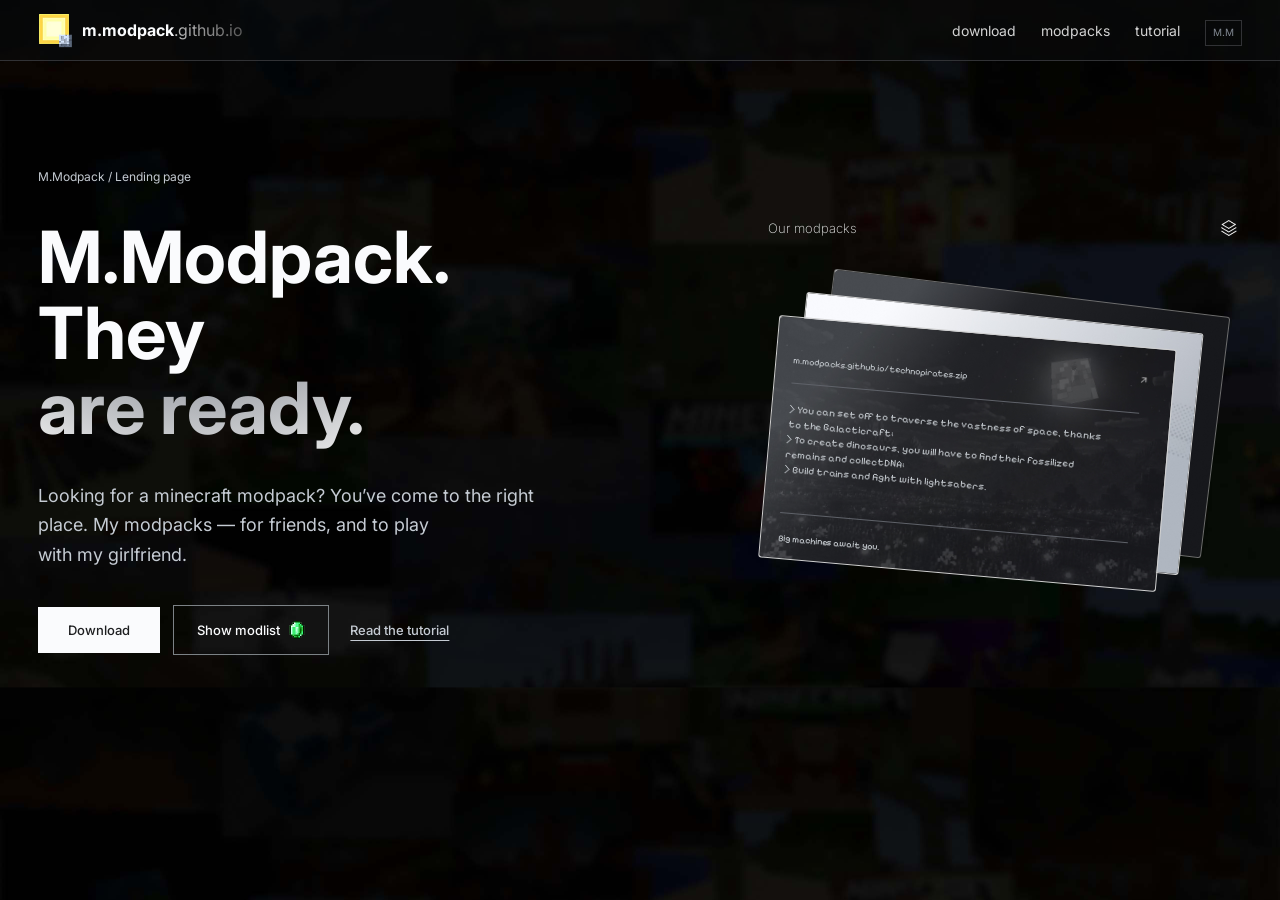
==== index.html @ b4862333 "add cards" ====
<!DOCTYPE html>
<html lang="en">

<head>
    <meta charset="UTF-8">
    <meta name="viewport" content="width=device-width, initial-scale=1.0">
    <title>M.Modpack — Главная</title>

    <link rel="stylesheet" href="./styles/reset.css">
    <link rel="stylesheet" href="./styles/general.css">
    <link rel="stylesheet" href="./styles/mmodpacks.css">
</head>

<body>
    <nav class="page-nav">
        <div class="page-nav__container content-container">
            <a class="logo-container" href="./index.html">
                <img src="./imgs/general/logo-img.png" alt="m.modpack logo" />
                <div>
                    <span class="logo-text logo-text-light">m.modpack</span><!--
                    --><span class="logo-text logo-text-dark">.github.io</span>
                </div>
            </a>

            <ul class="nav-link__container">
                <li><a href="./download.html">download</a></li>
                <li><a href="./modpacks.html">modpacks</a></li>
                <li><a href="./tutorial.html">tutorial</a></li>
                <li><span class="logo-end">M.M</span></li>
            </ul>
        </div>
    </nav>

    <main class="mmodpacks-content">
        <div class="mmodpacks-content__container content-container">
            <header class="mmodpacks-header">
                <span class="mmodpacks-header__title">M.Modpack / Lending page</span>
                <h1>M.Modpack.<br>They<br><span class="mmodpacks-header__mark">are ready.</span></h1>
                <span class="mmodpacks-header__description">
                    Looking for a minecraft modpack? You’ve come to the right<br>
                    place. My modpacks — for friends, and to play<br>
                    with my girlfriend.
                </span>
                <div class="mmodpacks-button__container">
                    <a class="mmodpacks__download-link" href="./download.html">
                        Download
                    </a>

                    <a class="mmodpacks__show-modlist-link" href="./modlist.html">
                        Show modlist
                        <img src="./imgs/mmodpacks/modlist__icon.png" alt="modlist icon emerald">
                    </a>

                    <a class="mmodpacks__tutorial-link" href="./tutorial.html">Read the tutorial</a>
                </div>
            </header>

            <section class="mmodpacks__cards-section">
                <div class="cards-section__title">
                    <span>Our modpacks</span>
                    <img src="./imgs/mmodpacks/our-modpacks__icon.png" alt="our modpacks icon" />
                </div>

                <ul class="mmodpacks-cards">
                    <li class="mmodpacks-card mmodpacks-card__technopirates">
                        <div>
                            <span class="mmodpacks-card__header">m.modpacks.github.io/technopirates.zip</span>
                            <hr class="mmodpacks-card__line mmodpacks-card__line-1">

                            <ul class="mmodpacks-card__content">
                                <li>> You can set off to traverse the vastness of space, thanks to the Galacticraft;</li>
                                <li>> To create dinosaurs, you will have to find their fossilized remains and collectDNA;</li>
                                <li>> Build trains and fight with lightsabers.</li>
                            </ul>
                        </div>

                        <div>
                            <hr class="mmodpacks-card__line mmodpacks-card__line-2">
                            <span class="mmodpacks-card__footer">Big machines await you.</span>
                        </div>
                    </li>

                    <li class="mmodpacks-card mmodpacks-card__kosmosvmesto">
                        <div>
                            <span class="mmodpacks-card__header">m.modpacks.github.io/космосвместомайнкрафта.zip</span>
                            <hr class="mmodpacks-card__line mmodpacks-card__line-1">

                            <h1 class="mmodpacks-card__content">
                                Просто <br>
                                космос вместо <br>
                                <span class="card-kosmosvmesto__header-mark">майнкрафт.</span>
                            </h1>
                        </div>

                        <div>
                            <hr class="mmodpacks-card__line mmodpacks-card__line-2">
                            <div class="kosmosvmesto__footer-container">
                                <span class="mmodpacks-card__footer">Междумировые приключения и индустриализм</span>
                                <span class="kosmosvmesto__footer-logo">M.M</span>
                            </div>
                        </div>
                    </li>

                    <li class="mmodpacks-card mmodpacks-card__technopirates mmodpacks-card__other">
                        <div>
                            <span class="mmodpacks-card__header">other/...</span>
                            <hr class="mmodpacks-card__line mmodpacks-card__line-1">

                            <ul class="mmodpacks-card__content">
                                <li>...</li>
                            </ul>
                        </div>

                        <div>
                            <hr class="mmodpacks-card__line mmodpacks-card__line-2">
                            <span class="mmodpacks-card__footer">...</span>
                        </div>
                    </li>
                </ul>

            </section>
        </div>
    </main>
</body>

</html>
---- styles/general.css ----
/* ---- Шрифты ---------- */
@import url('https://fonts.googleapis.com/css2?family=Inter:ital,opsz,wght@0,14..32,100..900;1,14..32,100..900&family=Pixelify+Sans:wght@400..700&display=swap');

::selection {
    background-color: #c1c5cc;
    color: #1E1F21;
}

/* ---- Фон ------------ */
body {
    background-image: url(../imgs/general/Технопираты95-90.jpg);
    background-size: 100%;
    background-position: center;
}

/* ---- Контейнер содержимого ---- */
.content-container {
    width: calc(1366px + 6%);
    min-width: 320px;
    padding: 0 3%;
    justify-self: center;
}

/* ---- Типографика ---- */

h1 {
    color: #FAFBFD;
    /* font-size: 96px; 3.75vw */
    font-size: clamp(72px, 96px, 5vw);
    font-family: 'Inter', sans-serif;
    font-weight: bold;
    line-height: 105%;
}

p {
    color: #D2D2D2;
    font-family: "Inter", sans-serif;
    font-optical-sizing: auto;
    font-weight: 300;
    font-style: normal;
}

a {
    color: #D2D2D2;
}

a:visited {
    color: #c9c9c9;
}

a:hover {
    filter: brightness(110%);
}

/* ---------------------- */
/* Навигация по страницам */
/* ---------------------- */

.page-nav {
    display: flex;
    justify-content: center;

    height: 61px; /* 4.24vh */
    width: 100%;

    border-bottom: 1px solid #313235;
    background-color: rgba(11, 12, 15, 0.5);
}

.page-nav__container {
    display: flex;
    justify-content: space-between;
}

/* ---- Лого ---- */
.logo-container {
    display: flex;
    align-items: center;
    gap: 10px;
} 

.logo-container:hover {filter: brightness(97%);}

.logo-text {
    font-size: 16px;
    font-family: "Inter", sans-serif;
}

.logo-text-light {
    color: #FAFBFD;
    font-weight: bold;
}

.logo-text-dark {
    /* Градиент для текста*/
    background-image: linear-gradient(89deg,rgba(190, 190, 190, 1) 0%, rgba(88, 88, 88, 1) 100%);
    background-clip: text;
    color: transparent;

    font-weight: regular;
}

/* ---- Ссылки на страницы ---- */
.nav-link__container {
    display: flex;
    align-items: center;
    gap: 25px;

    color: #D2D2D2;
    font-size: 14px;
    font-family: 'Inter', sans-serif;
    font-weight: medium;
}

.logo-end {
    border: 1px solid #313235;
    padding: 7px; padding-top: 5px;

    color: #808790;
    font-size: 10px;

    user-select: none;
}
---- styles/mmodpacks.css ----
/* ---------------------- */
/* - M.modpacks content - */
/* ---------------------- */

.mmodpacks-content {
    display: flex;
    justify-content: center;

    padding-top: 12vh;
}

.mmodpacks-content__container {
    display: flex;
    justify-content: space-between;
    align-items: center;
    gap: 6%;
}

/* Header */
.mmodpacks-header {
    display: flex;
    flex-direction: column;
    gap: 35px;
    /* gap: 2.5vh; */
}

.mmodpacks-header__title {
    color: #c4cad1;
    font-size: 12px;
    font-family: 'Inter', sans-serif;
    font-weight: medium;
}

.mmodpacks-header__mark {
    background-image: radial-gradient(circle at center -250%, rgba(117, 123, 132, 1) 50%, rgba(237, 237, 237, 1) 100%);
    background-clip: text;
    color: transparent;
}

.mmodpacks-header__description {
    color: #c5cbd3;
    font-size: 18px;
    font-family: 'Inter', sans-serif;
    font-weight: 400;
    line-height: 165%;
}

/* Buttons */
.mmodpacks-button__container {
    display: flex;
    align-items: center;

    font-size: 13px;
    font-family: 'Inter', sans-serif;
    font-weight: 500;
}

.mmodpacks__download-link {
    margin-right: 13px;
    padding: 15px 30px;

    color: #1E1F21;
    background-color: #FAFBFD;
    transition-duration: 0.2s;
}

.mmodpacks__download-link:hover {
    background-color: #cdd1d8;
    transition-duration: 0.2s;
}

.mmodpacks__show-modlist-link {
    display: flex;
    align-items: center;
    gap: 9px;

    margin-right: 21px;
    padding: 15px 23px;

    color: #FAFBFD;
    border: 1px solid #7c8286;
    transition-duration: 0.2s;
}

.mmodpacks__show-modlist-link:hover {
    border: 1px solid #FAFBFD;
    transition-duration: 0.2s;
}

.mmodpacks__tutorial-link {
    color: #c5cbd3;
    text-decoration: underline;
    text-underline-offset: 5px;
    transition-duration: 0.1s;
}

.mmodpacks__tutorial-link:hover {
    color: #FAFBFD;
    transition-duration: 0.1s;
}

/* Секция с карточками */
.mmodpacks__cards-section {
    display: flex;
    flex-direction: column;
    /* gap: 33px; */
    padding: 5px;
    width: 479px;

    /* background-color: red; */
}

.cards-section__title {
    display: flex;
    justify-content: space-between;
    margin-bottom: 2.3vh;

    color: #EFEFEF;
    font-size: 13px;
    font-family: 'Inter', sans-serif;
    font-weight: 200;
}

/* Список карт */
.mmodpacks-cards {
    position: relative;

    /* width: 479px; */
    min-width: 390px;
    height: 312px;
    padding: 11px;
    margin-top: 33px;

    /* background-color: green; */
}

/* Карточка */
.mmodpacks-card {
    position: absolute;
    display: flex;
    flex-direction: column;
    justify-content: space-between;

    /* width: 405px; */
    width: 85%;
    height: 243px;
    padding: 31px 31px 13px 17px;

    border-radius: 3px;
}

.mmodpacks-card__header {
    font-size: 9px;
}

.mmodpacks-card__content {
    padding-right: 33px;

    font-size: 10px;
    font-weight: 400;
    line-height: 150%;
}

.mmodpacks-card__footer {
    font-size: 9px;
}

.mmodpacks-card__line {
    background-color: #5F6269;
    height: 1px;
    margin-top: 15px; 
}

.mmodpacks-card__line-1 {
    margin-bottom: 19px;
}

.mmodpacks-card__line-2 {
    margin-bottom: 13px;
}

/* Технопираты */
.mmodpacks-card__technopirates {
    z-index: 2;
    left: 0px;
    top: 40px;

    color: #C4C9CE;
    font-family: "Pixelify Sans", sans-serif;

    transform: rotate(5deg);
    border: 1px solid #D0D0D0;

    background-image: url(../imgs/mmodpacks/technopirates-background.jpg);
}

/* Космос вместо майнкрафт */
.mmodpacks-card__kosmosvmesto {
    z-index: 1;
    left: 25px;
    top: 20px;
    padding-top: 19px;

    color: #434950;
    font-family: 'Inter', sans-serif;

    transform: rotate(6deg);
    border: 1px solid #D0D0D0;

    background-image: url(../imgs/mmodpacks/kosmosvmesto-background.jpg);
}

.mmodpacks-card__kosmosvmesto .mmodpacks-card__header {
    font-weight: 700;
}

.mmodpacks-card__kosmosvmesto .mmodpacks-card__content {
    color: #151619;
    font-size: 32px;
    font-weight: 750;
    line-height: 100%;
}

.card-kosmosvmesto__header-mark {
    background-image: radial-gradient(circle at center -250%, rgb(67, 73, 80) 50%, rgb(86, 93, 102) 100%);
    background-clip: text;
    color: transparent;
}

.mmodpacks-card__footer {
    font-weight: 500;
}

.kosmosvmesto__footer-container {
    display: flex;
    justify-content: space-between;
    align-items: center;
}

.kosmosvmesto__footer-logo {
    color: #16171B;
    font-size: 10px;
    font-weight: bold;
}

.mmodpacks-card__kosmosvmesto .mmodpacks-card__line-1 {
    margin-top: 11px; margin-bottom: 15px;
}

/* Карточка "Other" */
.mmodpacks-card__other {
    z-index: 0;
    left: 50px;
    top: 0px;

    color: #C4C9CE;
    font-family: "Pixelify Sans", sans-serif;

    transform: rotate(7deg);
    border: 1px solid #6D6D6D;

    background-image: url(../imgs/mmodpacks/other-background.jpg);
}
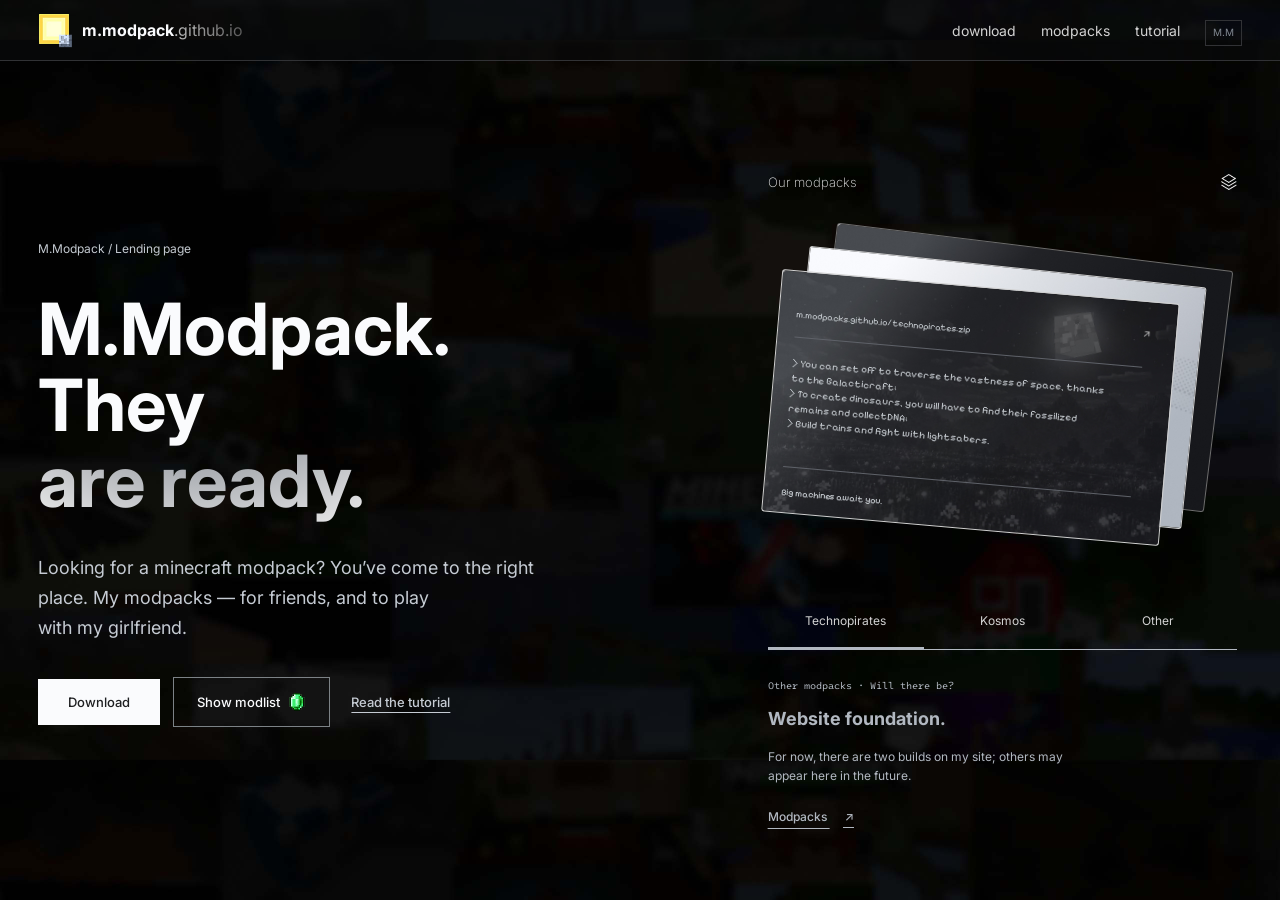
==== commit 7f65dd8c: "add slider (no functionality)" ====
--- a/index.html
+++ b/index.html
@@ -118,6 +118,20 @@
                     </li>
                 </ul>
 
+                <div class="mmodpacks__slider-container">
+                    <ul class="mmodpacks__slider-list">
+                        <li id="mmodpacks__slider-item_active"><a>Technopirates</a></li>
+                        <li><a>Kosmos</a></li>
+                        <li><a>Other</a></li>
+                    </ul>
+                    <span class="mmodpacks__slider-title">Other modpacks · Will there be?</span>
+                    <h2 class="mmodpacks__slider-header">Website foundation.</h2>
+                    <p class="mmodpacks__slider-description">
+                        For now, there are two builds on my site; others may appear here in the future.
+                    </p>
+                    <a class="mmodpacks__slider-link" href="./index.html">Modpacks <div><span>-></span></div></a>
+                </div>
+
             </section>
         </div>
     </main>
--- a/styles/general.css
+++ b/styles/general.css
@@ -1,5 +1,5 @@
 /* ---- Шрифты ---------- */
-@import url('https://fonts.googleapis.com/css2?family=Inter:ital,opsz,wght@0,14..32,100..900;1,14..32,100..900&family=Pixelify+Sans:wght@400..700&display=swap');
+@import url('https://fonts.googleapis.com/css2?family=Intel+One+Mono:ital,wght@0,300..700;1,300..700&family=Inter:ital,opsz,wght@0,14..32,100..900;1,14..32,100..900&family=Pixelify+Sans:wght@400..700&display=swap');
 
 ::selection {
     background-color: #c1c5cc;
--- a/styles/mmodpacks.css
+++ b/styles/mmodpacks.css
@@ -73,6 +73,7 @@
     display: flex;
     align-items: center;
     gap: 9px;
+    min-width: 157px;
 
     margin-right: 21px;
     padding: 15px 23px;
@@ -88,6 +89,8 @@
 }
 
 .mmodpacks__tutorial-link {
+    min-width: 102px;
+
     color: #c5cbd3;
     text-decoration: underline;
     text-underline-offset: 5px;
@@ -182,7 +185,7 @@
 /* Технопираты */
 .mmodpacks-card__technopirates {
     z-index: 2;
-    left: 0px;
+    left: calc(0px + 0.3vw);
     top: 40px;
 
     color: #C4C9CE;
@@ -197,7 +200,7 @@
 /* Космос вместо майнкрафт */
 .mmodpacks-card__kosmosvmesto {
     z-index: 1;
-    left: 25px;
+    left: calc(25px + 0.3vw);
     top: 20px;
     padding-top: 19px;
 
@@ -250,7 +253,7 @@
 /* Карточка "Other" */
 .mmodpacks-card__other {
     z-index: 0;
-    left: 50px;
+    left: calc(50px + 0.3vw);
     top: 0px;
 
     color: #C4C9CE;
@@ -260,4 +263,82 @@
     border: 1px solid #6D6D6D;
 
     background-image: url(../imgs/mmodpacks/other-background.jpg);
+}
+
+/* Слайдер с описанием */
+.mmodpacks__slider-container {
+    height: 201px;
+    margin-top: 4vh;
+    /* margin-top: 55px; */
+}
+
+.mmodpacks__slider-list {
+    display: grid;
+    grid-template-columns: 1fr 1fr 1fr;
+    margin-bottom: 25px;
+    text-align: center;
+
+    border-bottom: 1px solid #B2B8C1;
+    color: #B2B8C1;
+    font-size: 12px;
+    font-family: 'Inter', sans-serif;
+    font-weight: medium;
+}
+
+.mmodpacks__slider-list li {
+    padding: 19px 0;
+}
+
+#mmodpacks__slider-item_active {
+    border-bottom: 2px solid #B2B8C1;
+}
+
+.mmodpacks__slider-title {
+    color: #B2B8C1;
+    font-size: 10px;
+    font-family: 'Intel One Mono';
+    font-weight: medium;
+}
+
+.mmodpacks__slider-header {
+    margin-top: 15px; margin-bottom: 18px;
+
+    color: #B2B8C1;
+    font-size: 18px;
+    font-family: 'Inter', sans-serif;
+}
+
+.mmodpacks__slider-description {
+    max-width: 300px;
+    margin-bottom: 21px;
+
+    color: #B2B8C1;
+    font-size: 12px;
+    font-family: 'Inter', sans-serif;
+    font-weight: 400;
+    line-height: 165%;
+}
+
+.mmodpacks__slider-link {
+    color: #B2B8C1;
+    font-size: 12px;
+    font-family: 'Inter', sans-serif;
+    font-weight: 500;
+
+
+    text-decoration: underline;
+    text-underline-offset: 7px;
+}
+
+.mmodpacks__slider-link div {
+    display: inline-block;
+    margin-left: 13px;
+
+    padding-bottom: 3px;
+    border-bottom: 1px solid #B2B8C1;
+}
+
+.mmodpacks__slider-link span {
+    display: inline-block;
+    transform: rotate(-45deg);
 }
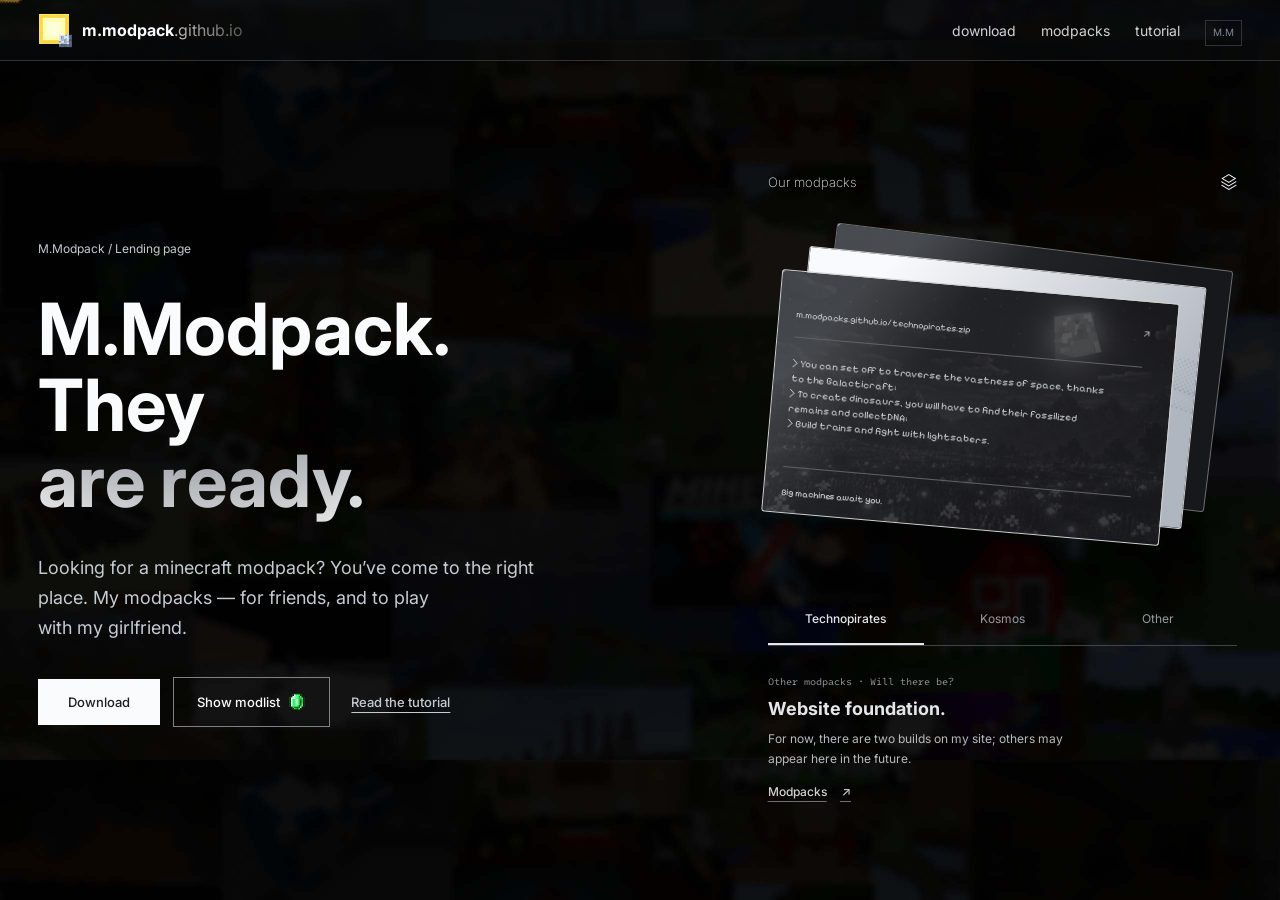
==== commit 9e220801: "add sword cursor-follower" ====
--- a/index.html
+++ b/index.html
@@ -129,12 +129,17 @@
                     <p class="mmodpacks__slider-description">
                         For now, there are two builds on my site; others may appear here in the future.
                     </p>
-                    <a class="mmodpacks__slider-link" href="./index.html">Modpacks <div><span>-></span></div></a>
+                    <a class="mmodpacks__slider-link" href="./index.html">Modpacks<div><span>-></span></div></a>
                 </div>
 
             </section>
         </div>
     </main>
+    
+    <div class="sword-follower"></div>
+
+    <script src="./script.js"></script>
 </body>
 
+
 </html>
--- a/styles/general.css
+++ b/styles/general.css
@@ -120,4 +120,39 @@
     font-size: 10px;
 
     user-select: none;
+}
+
+/* ---- Курсор ---- */
+.sword-follower {
+    z-index: 4;
+    width: 32px;
+    height: 32px;
+    background-image: url(../imgs/cursor/minecraft_sword.png);
+    background-size: 100%/6;
+    background-position: 0%;
+    background-repeat: no-repeat;
+    position: fixed;
+    top: 0;
+    left: 0;
+    pointer-events: none; 
+    will-change: transform; /* для плавности */
+    transition-duration: 0.15s;
+}
+
+.sword-light {
+    position: fixed;
+    width: 128px;  /* Радиус освещения вокруг кончика */
+    height: 128px;
+    top: 0;
+    left: 0;
+    /* Мягкий радиальный градиент: в центре ярко, к краям прозрачно */
+    background: radial-gradient(circle, rgba(255, 249, 218, 0.1) 0%, rgba(0, 255, 136, 0) 70%);
+    border-radius: 50%;
+    pointer-events: none;
+    will-change: transform;
+    
+    /* Эффект осветления: цвета элементов под кругом будут становиться ярче */
+    mix-blend-mode: screen; 
+    
+    z-index: 9999; /* Чтобы свет был поверх других элементов */
 }
--- a/styles/mmodpacks.css
+++ b/styles/mmodpacks.css
@@ -67,6 +67,10 @@
 .mmodpacks__download-link:hover {
     background-color: #cdd1d8;
     transition-duration: 0.2s;
+}
+
+.mmodpacks__download-link:visited {
+    color: #1E1F21;
 }
 
 .mmodpacks__show-modlist-link {
@@ -278,41 +282,61 @@
     margin-bottom: 25px;
     text-align: center;
 
-    border-bottom: 1px solid #B2B8C1;
-    color: #B2B8C1;
+    color: #959ba3;
+    border-bottom: 1px solid #414346;
     font-size: 12px;
     font-family: 'Inter', sans-serif;
     font-weight: medium;
 }
 
+
 .mmodpacks__slider-list li {
-    padding: 19px 0;
+    padding: 17px 0;
+    font-weight: 400;
+    transition-duration: 0.2s;
+}
+
+.mmodpacks__slider-list li:hover {
+    color: #e4e6eb;
+    background-color: rgba(37, 37, 37, 0.5);
+    cursor: pointer;
+    transition-duration: 0.2s;
+}
+
+.mmodpacks__slider-list a {
+    color: inherit;
+}
+
+.mmodpacks__slider-list a:hover {
+    filter: brightness(100%);
 }
 
 #mmodpacks__slider-item_active {
-    border-bottom: 2px solid #B2B8C1;
+    color: #e4e6eb;
+    border-bottom: 2px solid #e4e6eb;
+    font-weight: 500;
 }
 
 .mmodpacks__slider-title {
-    color: #B2B8C1;
+    color: #8b8d91;
     font-size: 10px;
     font-family: 'Intel One Mono';
     font-weight: medium;
 }
 
 .mmodpacks__slider-header {
-    margin-top: 15px; margin-bottom: 18px;
-
-    color: #B2B8C1;
+    margin-top: 1vh; margin-bottom: 1.2vh;
+
+    color: #e5e6e9;
     font-size: 18px;
     font-family: 'Inter', sans-serif;
 }
 
 .mmodpacks__slider-description {
     max-width: 300px;
-    margin-bottom: 21px;
-
-    color: #B2B8C1;
+    margin-bottom: 1.4vh;
+
+    color: #b7bbbe;
     font-size: 12px;
     font-family: 'Inter', sans-serif;
     font-weight: 400;
@@ -320,22 +344,21 @@
 }
 
 .mmodpacks__slider-link {
-    color: #B2B8C1;
     font-size: 12px;
     font-family: 'Inter', sans-serif;
     font-weight: 500;
 
-
     text-decoration: underline;
-    text-underline-offset: 7px;
+    text-underline-offset: 5px;
+    text-decoration-color: #6d6f74;
 }
 
 .mmodpacks__slider-link div {
     display: inline-block;
     margin-left: 13px;
 
-    padding-bottom: 3px;
-    border-bottom: 1px solid #B2B8C1;
+    padding-bottom: 2px;
+    border-bottom: 1px solid #6d6f74;
 }
 
 .mmodpacks__slider-link span {
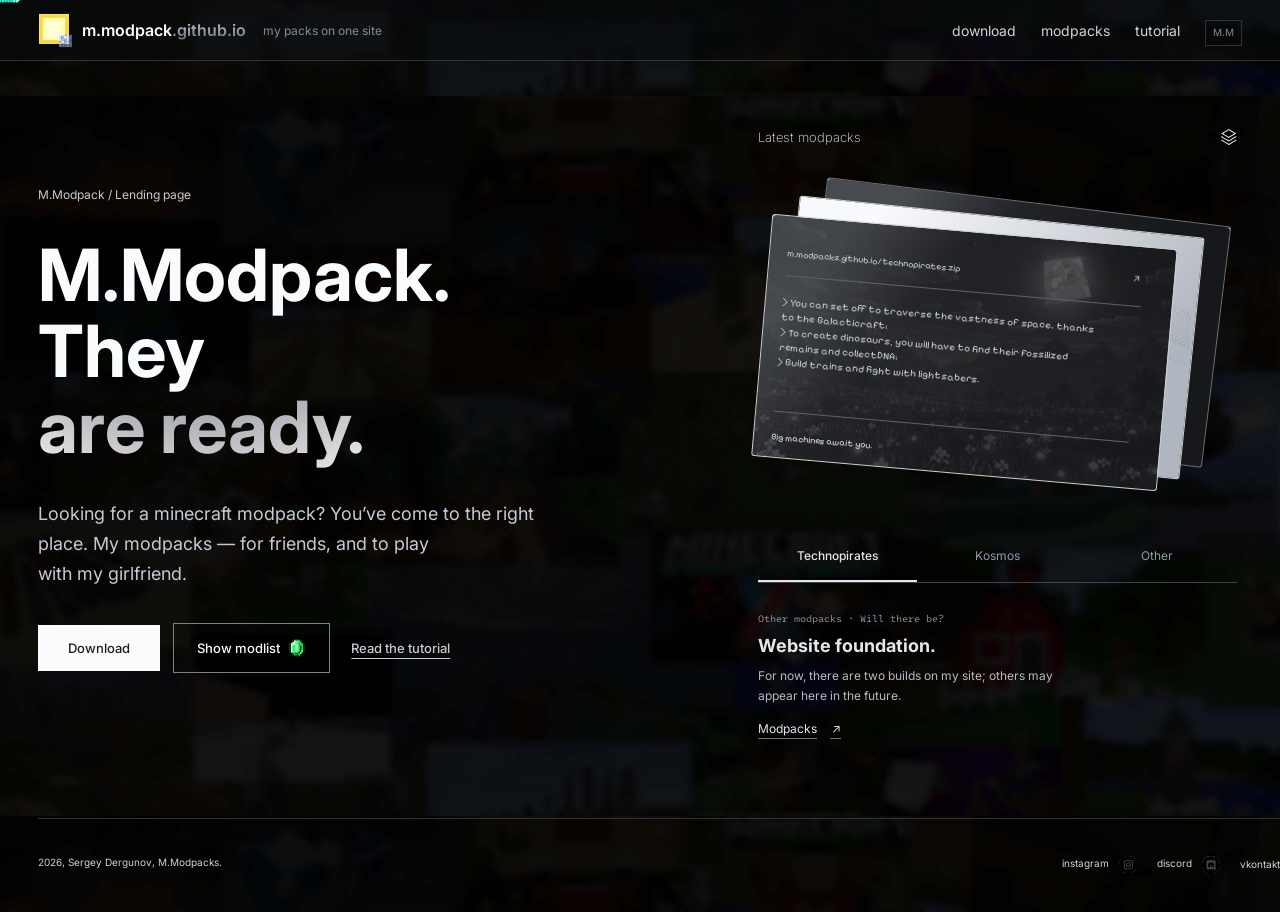
==== commit 35622f9e: "add footer" ====
--- a/index.html
+++ b/index.html
@@ -19,6 +19,9 @@
                 <div>
                     <span class="logo-text logo-text-light">m.modpack</span><!--
                     --><span class="logo-text logo-text-dark">.github.io</span>
+                </div>
+                <div>
+                    <span class="logo-text logo-text-description">my packs on one site</span>
                 </div>
             </a>
 
@@ -57,7 +60,7 @@
 
             <section class="mmodpacks__cards-section">
                 <div class="cards-section__title">
-                    <span>Our modpacks</span>
+                    <span>Latest modpacks</span>
                     <img src="./imgs/mmodpacks/our-modpacks__icon.png" alt="our modpacks icon" />
                 </div>
 
@@ -129,12 +132,45 @@
                     <p class="mmodpacks__slider-description">
                         For now, there are two builds on my site; others may appear here in the future.
                     </p>
-                    <a class="mmodpacks__slider-link" href="./index.html">Modpacks<div><span>-></span></div></a>
+                    <a class="mmodpacks__slider-link link-underline" href="./index.html"><div>Modpacks</div><div class="link-icon"><span>-></span></div></a>
                 </div>
 
             </section>
         </div>
     </main>
+
+    
+    <footer class="footer content-container">
+        <div class="footer-container">
+            <span>2026, Sergey Dergunov, M.Modpacks.</span>
+            <ul class="footer__social-media">
+                <li>
+                    <a href="https://www.instagram.com/___kaif.999?srtk=MW41cGZpYmdsbzZubA==">
+                        <span>instagram</span>
+                        <img src="./imgs/general/Inst 1.png" alt="instagram">
+                    </a>
+                </li>
+                <li>
+                    <a href="https://discord.com/users/1086365678929453169">
+                        <span>discord</span>
+                        <img src="./imgs/general/Discord 1.png" alt="discord">
+                    </a>
+                </li>
+                <li>
+                    <a href="https://vk.com/id1122904090">
+                        <span>vkontakte</span>
+                        <img src="./imgs/general/Vk 1.png" alt="vkontakte">
+                    </a>
+                </li>
+                <li>
+                    <a href="https://t.me/flydem28">
+                        <span>telegram</span>
+                        <img src="./imgs/general/Tg 1.png" alt="telegram">
+                    </a>
+                </li>
+            </ul>
+        </div>
+    </footer>
     
     <div class="sword-follower"></div>
 
--- a/styles/general.css
+++ b/styles/general.css
@@ -41,15 +41,11 @@
 }
 
 a {
-    color: #D2D2D2;
-}
-
-a:visited {
-    color: #c9c9c9;
+    color: inherit;
 }
 
 a:hover {
-    filter: brightness(110%);
+    filter: inherit;
 }
 
 /* ---------------------- */
@@ -79,8 +75,6 @@
     gap: 10px;
 } 
 
-.logo-container:hover {filter: brightness(97%);}
-
 .logo-text {
     font-size: 16px;
     font-family: "Inter", sans-serif;
@@ -88,30 +82,79 @@
 
 .logo-text-light {
     color: #FAFBFD;
-    font-weight: bold;
+    font-weight: 600;
 }
 
 .logo-text-dark {
     /* Градиент для текста*/
-    background-image: linear-gradient(89deg,rgba(190, 190, 190, 1) 0%, rgba(88, 88, 88, 1) 100%);
+    background-image: linear-gradient(180deg,rgb(191, 204, 216) 0%, rgb(106, 114, 121) 100%);
     background-clip: text;
     color: transparent;
 
-    font-weight: regular;
+    font-weight: 600;
+}
+
+.logo-text-description {
+    color: rgb(124, 131, 136);
+
+    font-size: 12px;
+    font-weight: 450;
+    margin-left: 7px;
+    transition-duration: 0.1s;
+}
+
+.logo-container:hover .logo-text-description {
+    color: rgb(175, 185, 194);
+    transition-duration: 0.1s;
 }
 
 /* ---- Ссылки на страницы ---- */
 .nav-link__container {
+    
     display: flex;
     align-items: center;
     gap: 25px;
 
-    color: #D2D2D2;
+    color: #d1d3d8;
     font-size: 14px;
     font-family: 'Inter', sans-serif;
     font-weight: medium;
 }
 
+.nav-link__container a {
+    position: relative;
+}
+
+/* ---- Анимация при наведении ---- */
+.nav-link__container a::after {
+    content: '';
+
+    position: absolute;
+    left: 0;
+    bottom: -7px;
+    
+    width: 100%;
+    height: 1px;
+
+    background-color: #9b9fa3;
+    background: radial-gradient(circle,rgba(181, 185, 189, 1) 30%, rgba(85, 87, 90, 1) 90%);
+
+    /* Выезд слева */
+    transform: scaleX(0); 
+    transform-origin: left; 
+    transition: transform 0.3s ease-in-out; 
+}
+
+.nav-link__container a:hover::after {
+    transform: scaleX(1);
+}
+
+.nav-link__container a:hover {
+    color: #e7e8ec;
+    filter: brightness(110%);
+    text-underline-offset: 7px;
+}
+
 .logo-end {
     border: 1px solid #313235;
     padding: 7px; padding-top: 5px;
@@ -121,6 +164,44 @@
 
     user-select: none;
 }
+/* ---------------------- */
+/* ------- Подвал ------- */
+/* ---------------------- */
+
+.footer{margin-top: 25vh;}
+
+@media (max-width: 1921px) {
+    .footer{margin-top: 9vh;}
+}
+
+.footer-container {
+    display: flex;
+    justify-content: space-between;
+    padding: 37px 0;
+
+    border-top: 1px solid #313235;
+    color: #D2D2D2;
+    font-size: 10px;
+    font-family: 'Inter', sans-serif;
+}
+
+.footer__social-media {
+    display: flex;
+    justify-content: space-between;
+    gap: 20px;
+    height: 100%;
+}
+
+.footer__social-media li a {
+    display: flex;
+    align-items: center;
+    gap: 10px;
+}
+
+.footer__social-media li a span {
+    padding-bottom: 3px;
+}
+
 
 /* ---- Курсор ---- */
 .sword-follower {
@@ -137,22 +218,4 @@
     pointer-events: none; 
     will-change: transform; /* для плавности */
     transition-duration: 0.15s;
-}
-
-.sword-light {
-    position: fixed;
-    width: 128px;  /* Радиус освещения вокруг кончика */
-    height: 128px;
-    top: 0;
-    left: 0;
-    /* Мягкий радиальный градиент: в центре ярко, к краям прозрачно */
-    background: radial-gradient(circle, rgba(255, 249, 218, 0.1) 0%, rgba(0, 255, 136, 0) 70%);
-    border-radius: 50%;
-    pointer-events: none;
-    will-change: transform;
-    
-    /* Эффект осветления: цвета элементов под кругом будут становиться ярче */
-    mix-blend-mode: screen; 
-    
-    z-index: 9999; /* Чтобы свет был поверх других элементов */
 }
--- a/styles/mmodpacks.css
+++ b/styles/mmodpacks.css
@@ -6,7 +6,11 @@
     display: flex;
     justify-content: center;
 
-    padding-top: 12vh;
+    margin-top: 12vh;
+}
+
+@media (max-width: 1925px) {
+    .mmodpacks-content { margin-top: 7vh;}
 }
 
 .mmodpacks-content__container {
@@ -112,7 +116,7 @@
     flex-direction: column;
     /* gap: 33px; */
     padding: 5px;
-    width: 479px;
+    width: 489px;
 
     /* background-color: red; */
 }
@@ -151,13 +155,14 @@
     /* width: 405px; */
     width: 85%;
     height: 243px;
-    padding: 31px 31px 13px 17px;
+    padding: 25px 31px 13px 17px;
 
     border-radius: 3px;
 }
 
 .mmodpacks-card__header {
     font-size: 9px;
+    font-weight: lighter;
 }
 
 .mmodpacks-card__content {
@@ -170,6 +175,7 @@
 
 .mmodpacks-card__footer {
     font-size: 9px;
+    font-weight: lighter;
 }
 
 .mmodpacks-card__line {
@@ -190,7 +196,7 @@
 .mmodpacks-card__technopirates {
     z-index: 2;
     left: calc(0px + 0.3vw);
-    top: 40px;
+    top: 30px;
 
     color: #C4C9CE;
     font-family: "Pixelify Sans", sans-serif;
@@ -205,7 +211,7 @@
 .mmodpacks-card__kosmosvmesto {
     z-index: 1;
     left: calc(25px + 0.3vw);
-    top: 20px;
+    top: 15px;
     padding-top: 19px;
 
     color: #434950;
@@ -272,7 +278,7 @@
 /* Слайдер с описанием */
 .mmodpacks__slider-container {
     height: 201px;
-    margin-top: 4vh;
+    margin-top: 2vh;
     /* margin-top: 55px; */
 }
 
@@ -344,24 +350,29 @@
 }
 
 .mmodpacks__slider-link {
+    color: #e5e6e9;
     font-size: 12px;
     font-family: 'Inter', sans-serif;
-    font-weight: 500;
-
-    text-decoration: underline;
-    text-underline-offset: 5px;
-    text-decoration-color: #6d6f74;
-}
-
-.mmodpacks__slider-link div {
+    font-weight: 400;
+}
+
+.link-underline div {
     display: inline-block;
-    margin-left: 13px;
-
     padding-bottom: 2px;
     border-bottom: 1px solid #6d6f74;
-}
-
-.mmodpacks__slider-link span {
+    transition-duration: 0.1s;
+}
+
+.link-underline:hover div {
+    border-bottom: 1px solid #e5e6e9;
+    transition-duration: 0.1s;
+}
+
+.link-icon {
+    margin-left: 13px;
+}
+
+.link-icon span {
     display: inline-block;
     transform: rotate(-45deg);
 }
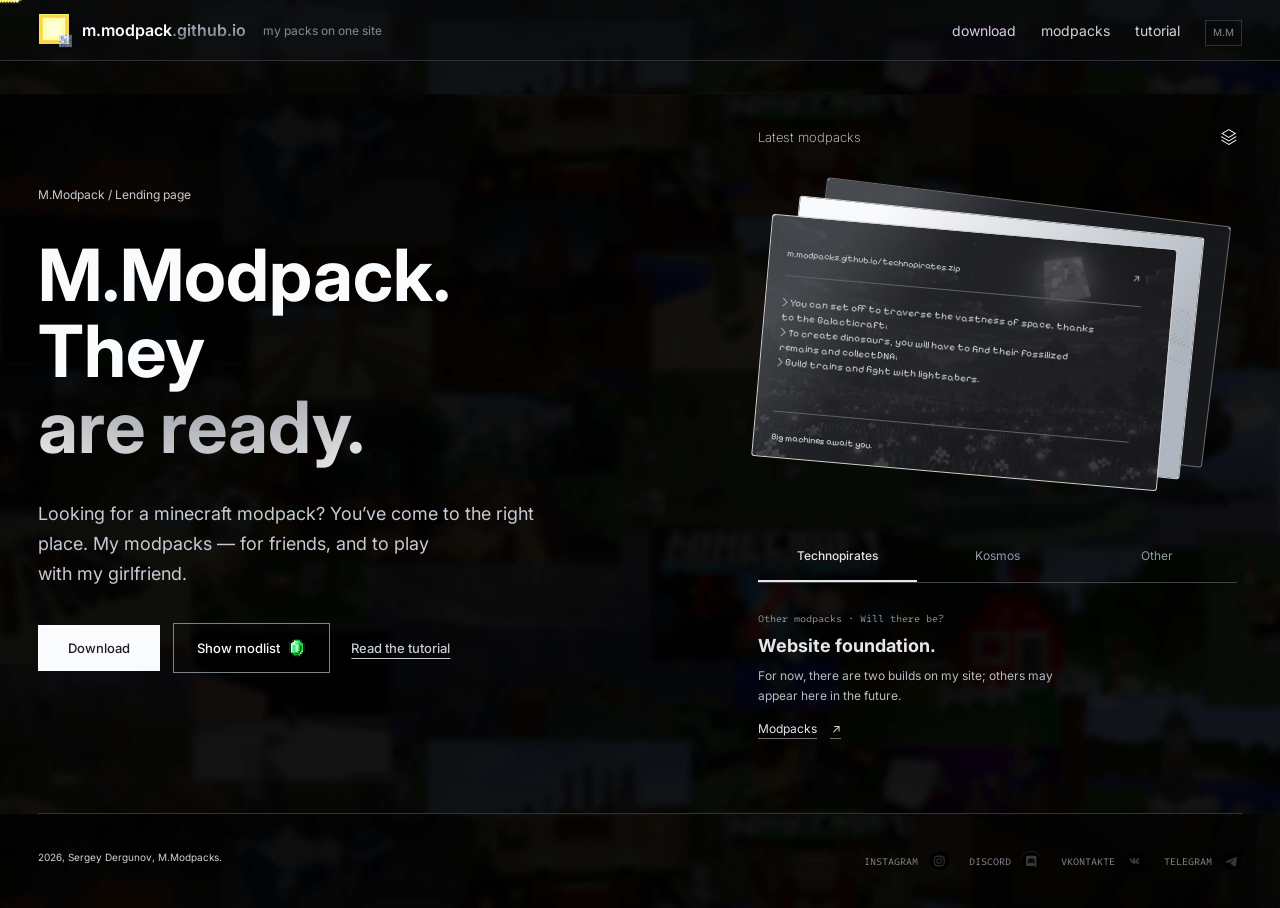
==== commit 4ec5ceec: "update footer and cursor follower" ====
--- a/index.html
+++ b/index.html
@@ -140,8 +140,8 @@
     </main>
 
     
-    <footer class="footer content-container">
-        <div class="footer-container">
+    <footer class="footer">
+        <div class="footer-container content-container">
             <span>2026, Sergey Dergunov, M.Modpacks.</span>
             <ul class="footer__social-media">
                 <li>
--- a/styles/general.css
+++ b/styles/general.css
@@ -168,16 +168,22 @@
 /* ------- Подвал ------- */
 /* ---------------------- */
 
-.footer{margin-top: 25vh;}
+.footer{
+    display: flex;
+    justify-content: center;
+    margin-top: 26.5vh;
+    padding: 0 3%;
+}
 
 @media (max-width: 1921px) {
-    .footer{margin-top: 9vh;}
+    .footer{margin-top: 8.5vh;}
 }
 
 .footer-container {
     display: flex;
     justify-content: space-between;
     padding: 37px 0;
+    width: 1366px;
 
     border-top: 1px solid #313235;
     color: #D2D2D2;
@@ -192,6 +198,10 @@
     height: 100%;
 }
 
+.footer__social-media img {
+    height: 20px;
+}
+
 .footer__social-media li a {
     display: flex;
     align-items: center;
@@ -199,7 +209,14 @@
 }
 
 .footer__social-media li a span {
-    padding-bottom: 3px;
+    color: #7e818a;
+    font-family: 'Intel One Mono', sans-serif;
+    text-transform: uppercase;
+    /* padding-bottom: 3px; */
+}
+
+.footer__social-media a:hover span {
+    color: #a3a6ac;
 }
 
 
@@ -217,5 +234,5 @@
     left: 0;
     pointer-events: none; 
     will-change: transform; /* для плавности */
-    transition-duration: 0.15s;
+    /* transition-duration: 0.15s; */
 }
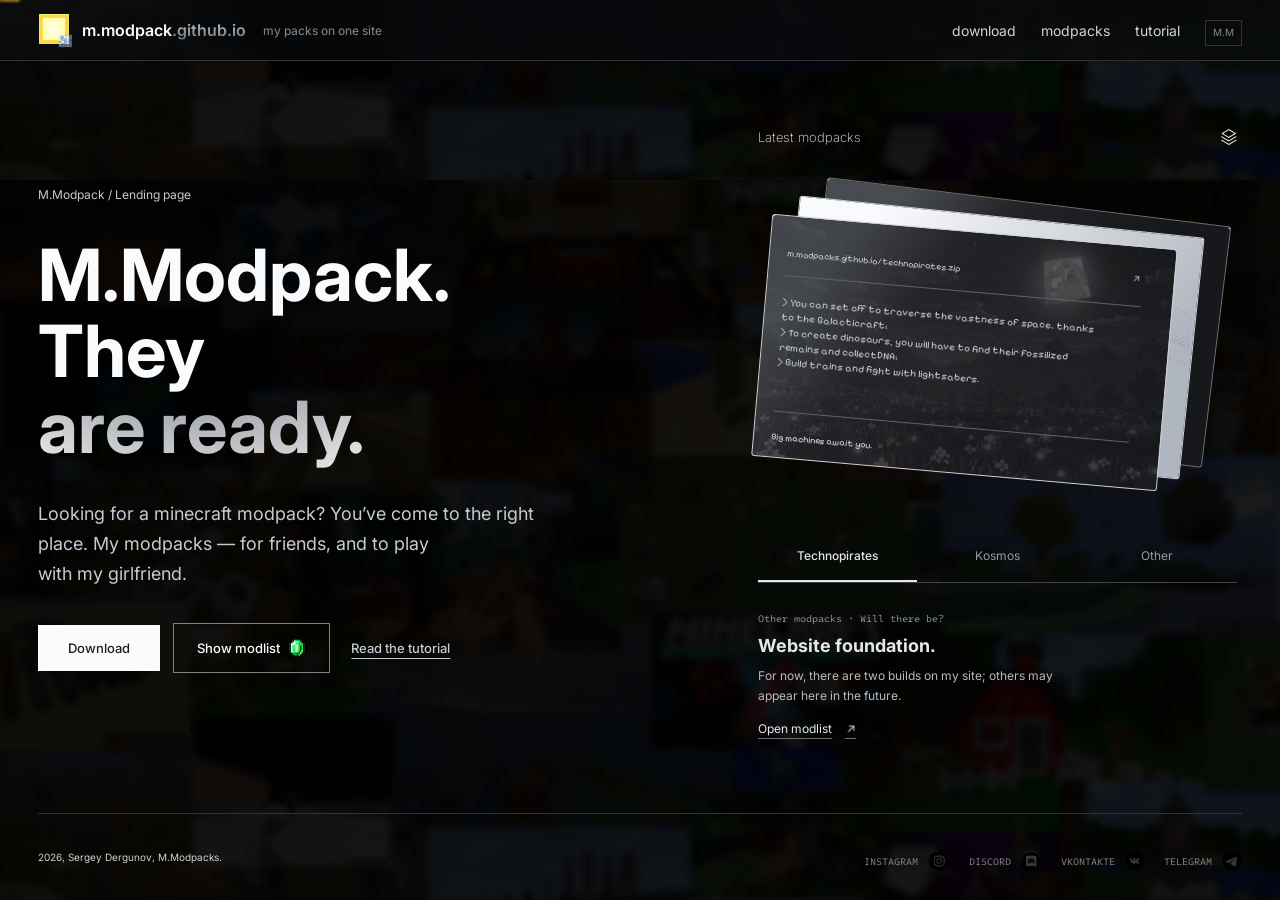
==== commit c3e70efd: "create tutorial page" ====
--- a/index.html
+++ b/index.html
@@ -34,7 +34,7 @@
         </div>
     </nav>
 
-    <main class="mmodpacks-content">
+    <main class="main-content mmodpacks-content">
         <div class="mmodpacks-content__container content-container">
             <header class="mmodpacks-header">
                 <span class="mmodpacks-header__title">M.Modpack / Lending page</span>
@@ -132,7 +132,7 @@
                     <p class="mmodpacks__slider-description">
                         For now, there are two builds on my site; others may appear here in the future.
                     </p>
-                    <a class="mmodpacks__slider-link link-underline" href="./index.html"><div>Modpacks</div><div class="link-icon"><span>-></span></div></a>
+                    <a class="mmodpacks__slider-link link-underline" href="./index.html"><div>Open modlist</div><div class="link-icon"><span>-></span></div></a>
                 </div>
 
             </section>
--- a/styles/general.css
+++ b/styles/general.css
@@ -1,16 +1,29 @@
 /* ---- Шрифты ---------- */
 @import url('https://fonts.googleapis.com/css2?family=Intel+One+Mono:ital,wght@0,300..700;1,300..700&family=Inter:ital,opsz,wght@0,14..32,100..900;1,14..32,100..900&family=Pixelify+Sans:wght@400..700&display=swap');
 
+/* Выделение текста */
 ::selection {
     background-color: #c1c5cc;
     color: #1E1F21;
+}
+
+/* Скролбар */
+::-webkit-scrollbar {
+    background-color: rgba(11, 12, 15, 1);
+    border-left: 1px solid #313235;
+    width: 3px;
+}
+
+::-webkit-scrollbar-thumb {
+    background-color: rgb(104, 104, 104);
 }
 
 /* ---- Фон ------------ */
 body {
     background-image: url(../imgs/general/Технопираты95-90.jpg);
     background-size: 100%;
-    background-position: center;
+    background-position: bottom;
+    background-attachment: fixed;
 }
 
 /* ---- Контейнер содержимого ---- */
@@ -21,7 +34,185 @@
     justify-self: center;
 }
 
-/* ---- Типографика ---- */
+/* ---------------------- */
+/* Навигация по страницам */
+/* ---------------------- */
+
+.page-nav {
+    position: sticky;
+    top: 0;
+
+    display: flex;
+    justify-content: center;
+
+    height: 61px; /* 4.24vh */
+    width: 100%;
+
+    border-bottom: 1px solid #313235;
+    background-color: rgba(11, 12, 15, 0.5);
+    backdrop-filter: blur(50px);
+}
+
+.page-nav__container {
+    display: flex;
+    justify-content: space-between;
+}
+
+/* ---- Лого ---- */
+.logo-container {
+    display: flex;
+    align-items: center;
+    gap: 10px;
+} 
+
+.logo-text {
+    font-size: 16px;
+    font-family: "Inter", sans-serif;
+}
+
+.logo-text-light {
+    color: #FAFBFD;
+    font-weight: 600;
+}
+
+.logo-text-dark {
+    /* Градиент для текста*/
+    background-image: linear-gradient(180deg,rgb(191, 204, 216) 0%, rgb(106, 114, 121) 100%);
+    background-clip: text;
+    color: transparent;
+
+    font-weight: 600;
+}
+
+.logo-text-description {
+    color: rgb(124, 131, 136);
+
+    font-size: 12px;
+    font-weight: 450;
+    margin-left: 7px;
+    transition-duration: 0.1s;
+}
+
+.logo-container:hover .logo-text-description {
+    color: rgb(175, 185, 194);
+    transition-duration: 0.1s;
+}
+
+/* ---- Ссылки на страницы ---- */
+.nav-link__container {
+    
+    display: flex;
+    align-items: center;
+    gap: 25px;
+
+    color: #d1d3d8;
+    font-size: 14px;
+    font-family: 'Inter', sans-serif;
+    font-weight: medium;
+}
+
+.nav-link__container a {
+    position: relative;
+}
+
+/* ---- Анимация при наведении ---- */
+.nav-link__container a::after {
+    content: '';
+
+    position: absolute;
+    left: 0;
+    bottom: -7px;
+    
+    width: 100%;
+    height: 1px;
+
+    background-color: #9b9fa3;
+    background: radial-gradient(circle,rgba(181, 185, 189, 1) 30%, rgba(85, 87, 90, 1) 90%);
+
+    /* Выезд слева */
+    transform: scaleX(0); 
+    transform-origin: left; 
+    transition: transform 0.3s ease-in-out; 
+}
+
+.nav-link__container a:hover::after {
+    transform: scaleX(1);
+}
+
+.nav-link__container a:hover {
+    color: #e7e8ec;
+    filter: brightness(110%);
+    text-underline-offset: 7px;
+}
+
+.logo-end {
+    border: 1px solid #313235;
+    padding: 7px; padding-top: 5px;
+
+    color: #808790;
+    font-size: 10px;
+
+    user-select: none;
+}
+
+/* ---------------------- */
+/* - Содержимое страниц - */
+/* ---------------------- */
+
+.main-content {
+    display: flex;
+    justify-content: center;
+
+    margin-top: 12vh;
+}
+
+@media (max-width: 1925px) {
+    .main-content { margin-top: 9vh;}
+}
+
+/* @media (max-width: 900px) {
+    .main-content { background-color: red;}
+} */
+
+.main-content__container {
+    display: flex;
+    justify-content: space-between;
+    align-items: center;
+    gap: 6%;
+}
+
+/* Шапка */
+.main-header {
+    display: flex;
+    flex-direction: column;
+    gap: 35px;
+    /* gap: 2.5vh; */
+}
+
+.main-header__title {
+    color: #c4cad1;
+    font-size: 12px;
+    font-family: 'Inter', sans-serif;
+    font-weight: medium;
+}
+
+.main-header__mark {
+    background-image: radial-gradient(circle at center -250%, rgba(117, 123, 132, 1) 50%, rgba(237, 237, 237, 1) 100%);
+    background-clip: text;
+    color: transparent;
+}
+
+.main-header__description {
+    color: #c5cbd3;
+    font-size: 18px;
+    font-family: 'Inter', sans-serif;
+    font-weight: 400;
+    line-height: 165%;
+}
+
+/* ---------------------- */
+/* ----- Типографика ---- */
+/* ---------------------- */
 
 h1 {
     color: #FAFBFD;
@@ -49,129 +240,13 @@
 }
 
 /* ---------------------- */
-/* Навигация по страницам */
-/* ---------------------- */
-
-.page-nav {
+/* ------- Подвал ------- */
+/* ---------------------- */
+
+.footer {
     display: flex;
     justify-content: center;
-
-    height: 61px; /* 4.24vh */
-    width: 100%;
-
-    border-bottom: 1px solid #313235;
-    background-color: rgba(11, 12, 15, 0.5);
-}
-
-.page-nav__container {
-    display: flex;
-    justify-content: space-between;
-}
-
-/* ---- Лого ---- */
-.logo-container {
-    display: flex;
-    align-items: center;
-    gap: 10px;
-} 
-
-.logo-text {
-    font-size: 16px;
-    font-family: "Inter", sans-serif;
-}
-
-.logo-text-light {
-    color: #FAFBFD;
-    font-weight: 600;
-}
-
-.logo-text-dark {
-    /* Градиент для текста*/
-    background-image: linear-gradient(180deg,rgb(191, 204, 216) 0%, rgb(106, 114, 121) 100%);
-    background-clip: text;
-    color: transparent;
-
-    font-weight: 600;
-}
-
-.logo-text-description {
-    color: rgb(124, 131, 136);
-
-    font-size: 12px;
-    font-weight: 450;
-    margin-left: 7px;
-    transition-duration: 0.1s;
-}
-
-.logo-container:hover .logo-text-description {
-    color: rgb(175, 185, 194);
-    transition-duration: 0.1s;
-}
-
-/* ---- Ссылки на страницы ---- */
-.nav-link__container {
-    
-    display: flex;
-    align-items: center;
-    gap: 25px;
-
-    color: #d1d3d8;
-    font-size: 14px;
-    font-family: 'Inter', sans-serif;
-    font-weight: medium;
-}
-
-.nav-link__container a {
-    position: relative;
-}
-
-/* ---- Анимация при наведении ---- */
-.nav-link__container a::after {
-    content: '';
-
-    position: absolute;
-    left: 0;
-    bottom: -7px;
-    
-    width: 100%;
-    height: 1px;
-
-    background-color: #9b9fa3;
-    background: radial-gradient(circle,rgba(181, 185, 189, 1) 30%, rgba(85, 87, 90, 1) 90%);
-
-    /* Выезд слева */
-    transform: scaleX(0); 
-    transform-origin: left; 
-    transition: transform 0.3s ease-in-out; 
-}
-
-.nav-link__container a:hover::after {
-    transform: scaleX(1);
-}
-
-.nav-link__container a:hover {
-    color: #e7e8ec;
-    filter: brightness(110%);
-    text-underline-offset: 7px;
-}
-
-.logo-end {
-    border: 1px solid #313235;
-    padding: 7px; padding-top: 5px;
-
-    color: #808790;
-    font-size: 10px;
-
-    user-select: none;
-}
-/* ---------------------- */
-/* ------- Подвал ------- */
-/* ---------------------- */
-
-.footer{
-    display: flex;
-    justify-content: center;
-    margin-top: 26.5vh;
+    margin-top: 7vh;
     padding: 0 3%;
 }
 
--- a/styles/mmodpacks.css
+++ b/styles/mmodpacks.css
@@ -375,4 +375,17 @@
 .link-icon span {
     display: inline-block;
     transform: rotate(-45deg);
+}
+
+/* Подвал дальше */
+
+.footer {
+    display: flex;
+    justify-content: center;
+    margin-top: 26.3vh;
+    padding: 0 3%;
+}
+
+@media (max-width: 1921px) {
+    .footer{margin-top: 8.5vh;}
 }
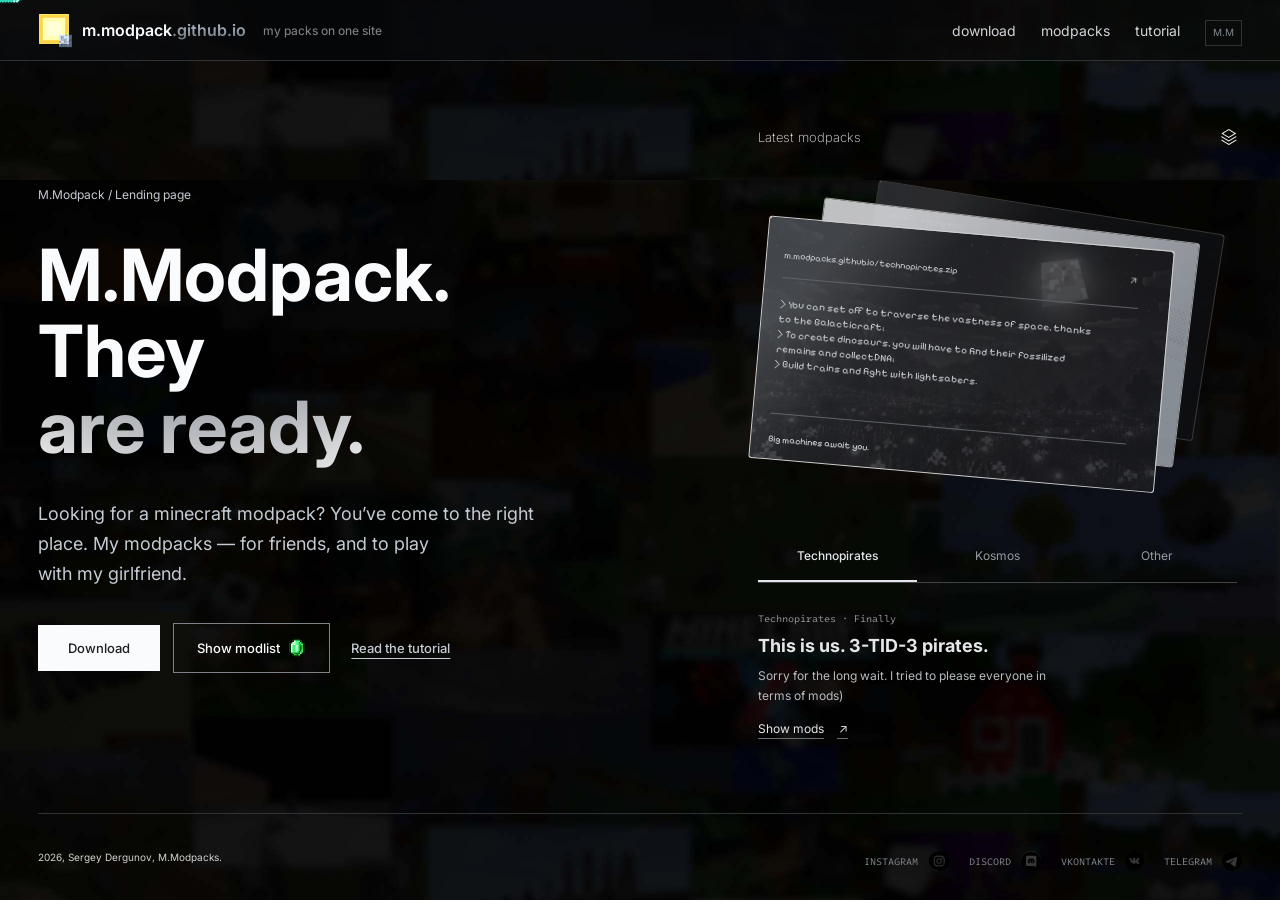
==== commit 4724bbfe: "add switching between tabs" ====
--- a/index.html
+++ b/index.html
@@ -4,7 +4,9 @@
 <head>
     <meta charset="UTF-8">
     <meta name="viewport" content="width=device-width, initial-scale=1.0">
-    <title>M.Modpack — Главная</title>
+    <title>M.Modpack — главная</title>
+
+    <link rel="icon" href="./imgs/general/logo-img.png">
 
     <link rel="stylesheet" href="./styles/reset.css">
     <link rel="stylesheet" href="./styles/general.css">
@@ -64,6 +66,7 @@
                     <img src="./imgs/mmodpacks/our-modpacks__icon.png" alt="our modpacks icon" />
                 </div>
 
+                <!-- Карты -->
                 <ul class="mmodpacks-cards">
                     <li class="mmodpacks-card mmodpacks-card__technopirates">
                         <div>
@@ -82,10 +85,10 @@
                             <span class="mmodpacks-card__footer">Big machines await you.</span>
                         </div>
                     </li>
-
+                    
                     <li class="mmodpacks-card mmodpacks-card__kosmosvmesto">
                         <div>
-                            <span class="mmodpacks-card__header">m.modpacks.github.io/космосвместомайнкрафта.zip</span>
+                            <span class="mmodpacks-card__header">m.modpacks.github.io/kosmosvmesto.zip</span>
                             <hr class="mmodpacks-card__line mmodpacks-card__line-1">
 
                             <h1 class="mmodpacks-card__content">
@@ -98,7 +101,7 @@
                         <div>
                             <hr class="mmodpacks-card__line mmodpacks-card__line-2">
                             <div class="kosmosvmesto__footer-container">
-                                <span class="mmodpacks-card__footer">Междумировые приключения и индустриализм</span>
+                                <span class="mmodpacks-card__footer">Межмировые приключения и индустриализм</span>
                                 <span class="kosmosvmesto__footer-logo">M.M</span>
                             </div>
                         </div>
@@ -106,33 +109,56 @@
 
                     <li class="mmodpacks-card mmodpacks-card__technopirates mmodpacks-card__other">
                         <div>
-                            <span class="mmodpacks-card__header">other/...</span>
+                            <span class="mmodpacks-card__header">other/...coming soon!</span>
                             <hr class="mmodpacks-card__line mmodpacks-card__line-1">
 
                             <ul class="mmodpacks-card__content">
-                                <li>...</li>
+                                <li> There is still room here for one more assembly. What will it be about? Unknown.</li>
+                                <li>What is known is that this is a place for a special assembly. One day it will happen.<br/><br/></li>
+                                <li>However, this does not mean that there are only two assemblies. Check out the rest on modpacks! (button below)</li>
                             </ul>
                         </div>
 
                         <div>
-                            <hr class="mmodpacks-card__line mmodpacks-card__line-2">
-                            <span class="mmodpacks-card__footer">...</span>
+                            <hr class="mmodpacks-card__line mmodpacks-card__line-2" style="margin-bottom: 7px;">
+                            <span class="mmodpacks-card__footer">Have a nice game</span>
                         </div>
                     </li>
                 </ul>
-
-                <div class="mmodpacks__slider-container">
-                    <ul class="mmodpacks__slider-list">
-                        <li id="mmodpacks__slider-item_active"><a>Technopirates</a></li>
-                        <li><a>Kosmos</a></li>
-                        <li><a>Other</a></li>
+                
+                <div class="mmodpacks__tab-container">
+                    <ul class="mmodpacks__tab-list">
+                        <li class="mmodpacks-tab"><a>Technopirates</a></li>
+                        <li class="mmodpacks-tab"><a>Kosmos</a></li>
+                        <li class="mmodpacks-tab"><a>Other</a></li>
                     </ul>
-                    <span class="mmodpacks__slider-title">Other modpacks · Will there be?</span>
-                    <h2 class="mmodpacks__slider-header">Website foundation.</h2>
-                    <p class="mmodpacks__slider-description">
-                        For now, there are two builds on my site; others may appear here in the future.
-                    </p>
-                    <a class="mmodpacks__slider-link link-underline" href="./index.html"><div>Open modlist</div><div class="link-icon"><span>-></span></div></a>
+                    <div class="mmodpacks-panels">
+                        <div class="mmodpacks-panel">
+                            <span class="mmodpacks__panel-title">Technopirates · Finally</span>
+                            <h2 class="mmodpacks__panel-header">This is us. 3-TID-3 pirates.</h2>
+                            <p class="mmodpacks__panel-description">
+                                Sorry for the long wait.
+                                I tried to please everyone in terms of mods)
+                            </p>
+                            <a class="mmodpacks__panel-link link-underline" href="./index.html"><div>Show mods</div><div class="link-icon"><span>-></span></div></a>
+                        </div>
+                        <div class="mmodpacks-panel">
+                            <span class="mmodpacks__panel-title">Kosmosvmesto · Are you ready?</span>
+                            <h2 class="mmodpacks__panel-header">Hello, dear!</h2>
+                            <p class="mmodpacks__panel-description">
+                                This is the build for you! Don't forget about our vanilla. And forgive me for the past world
+                            </p>
+                            <a class="mmodpacks__panel-link link-underline" href="./index.html"><div>Open modlist</div><div class="link-icon"><span>-></span></div></a>
+                        </div>
+                        <div class="mmodpacks-panel active">
+                            <span class="mmodpacks__panel-title">Other modpacks · Will there be?</span>
+                            <h2 class="mmodpacks__panel-header">Coming soon...</h2>
+                            <p class="mmodpacks__panel-description">
+                                I think a new modpack will appear here soon! 
+                            </p>
+                            <a class="mmodpacks__panel-link link-underline" href="./index.html"><div>Modpacks</div><div class="link-icon"><span>-></span></div></a>
+                        </div>
+                    </div>
                 </div>
 
             </section>
@@ -175,6 +201,7 @@
     <div class="sword-follower"></div>
 
     <script src="./script.js"></script>
+    <script src="./mmodpacks.js"></script>
 </body>
 
 
--- a/styles/general.css
+++ b/styles/general.css
@@ -45,7 +45,8 @@
     display: flex;
     justify-content: center;
 
-    height: 61px; /* 4.24vh */
+    height: 61px;
+    /* 4.24vh */
     width: 100%;
 
     border-bottom: 1px solid #313235;
@@ -63,7 +64,7 @@
     display: flex;
     align-items: center;
     gap: 10px;
-} 
+}
 
 .logo-text {
     font-size: 16px;
@@ -77,7 +78,7 @@
 
 .logo-text-dark {
     /* Градиент для текста*/
-    background-image: linear-gradient(180deg,rgb(191, 204, 216) 0%, rgb(106, 114, 121) 100%);
+    background-image: linear-gradient(180deg, rgb(191, 204, 216) 0%, rgb(106, 114, 121) 100%);
     background-clip: text;
     color: transparent;
 
@@ -100,7 +101,7 @@
 
 /* ---- Ссылки на страницы ---- */
 .nav-link__container {
-    
+
     display: flex;
     align-items: center;
     gap: 25px;
@@ -122,17 +123,17 @@
     position: absolute;
     left: 0;
     bottom: -7px;
-    
+
     width: 100%;
     height: 1px;
 
     background-color: #9b9fa3;
-    background: radial-gradient(circle,rgba(181, 185, 189, 1) 30%, rgba(85, 87, 90, 1) 90%);
+    background: radial-gradient(circle, rgba(181, 185, 189, 1) 30%, rgba(85, 87, 90, 1) 90%);
 
     /* Выезд слева */
-    transform: scaleX(0); 
-    transform-origin: left; 
-    transition: transform 0.3s ease-in-out; 
+    transform: scaleX(0);
+    transform-origin: left;
+    transition: transform 0.3s ease-in-out;
 }
 
 .nav-link__container a:hover::after {
@@ -147,7 +148,8 @@
 
 .logo-end {
     border: 1px solid #313235;
-    padding: 7px; padding-top: 5px;
+    padding: 7px;
+    padding-top: 5px;
 
     color: #808790;
     font-size: 10px;
@@ -167,7 +169,9 @@
 }
 
 @media (max-width: 1925px) {
-    .main-content { margin-top: 9vh;}
+    .main-content {
+        margin-top: 9vh;
+    }
 }
 
 /* @media (max-width: 900px) {
@@ -251,7 +255,9 @@
 }
 
 @media (max-width: 1921px) {
-    .footer{margin-top: 8.5vh;}
+    .footer {
+        margin-top: 8.5vh;
+    }
 }
 
 .footer-container {
@@ -307,7 +313,25 @@
     position: fixed;
     top: 0;
     left: 0;
-    pointer-events: none; 
-    will-change: transform; /* для плавности */
+    pointer-events: none;
+    will-change: transform;
+    /* для плавности */
     /* transition-duration: 0.15s; */
+}
+
+@keyframes fadeIn {
+    from {
+        opacity: 0;
+        transform: translateY(10px);
+    }
+
+    to {
+        opacity: 1;
+        transform: translateY(0);
+    }
+}
+
+main, header {
+    opacity: 0;
+    animation: fadeIn 0.2s ease-out forwards;
 }
--- a/styles/mmodpacks.css
+++ b/styles/mmodpacks.css
@@ -133,6 +133,7 @@
 }
 
 /* Список карт */
+
 .mmodpacks-cards {
     position: relative;
 
@@ -142,11 +143,15 @@
     padding: 11px;
     margin-top: 33px;
 
+    transition: 0.35s;
+
     /* background-color: green; */
 }
 
 /* Карточка */
 .mmodpacks-card {
+    --pos: 0; /* 0 - верхняя, 1 - средняя, 2 - нижняя */
+    inset: 0;
     position: absolute;
     display: flex;
     flex-direction: column;
@@ -158,6 +163,24 @@
     padding: 25px 31px 13px 17px;
 
     border-radius: 3px;
+
+    /* всё зависит от --pos */
+    z-index: calc(10 - var(--pos));
+    opacity: calc(1 - var(--pos) * 0.1);
+    transform:
+        translateX(calc(var(--pos) * 35px))
+        translateY(35px)
+        translateY(calc(var(--pos) * -25px))
+        scale(calc(1 - var(--pos) * 0.07))
+        rotate(calc(var(--pos) * 2deg));
+        /* rotate(10deg); */
+    filter: brightness(calc(1 - var(--pos) * 0.15));
+
+    transition:
+        opacity 0.35s ease-in-out,
+        transform 0.55s cubic-bezier(.22, 1, .36, 1),
+        filter 0.55s ease;
+    /* will-change: transform; */
 }
 
 .mmodpacks-card__header {
@@ -194,14 +217,13 @@
 
 /* Технопираты */
 .mmodpacks-card__technopirates {
-    z-index: 2;
-    left: calc(0px + 0.3vw);
-    top: 30px;
+    /* left: calc(0px + 0.3vw); */
+    /* top: 30px; */
 
     color: #C4C9CE;
     font-family: "Pixelify Sans", sans-serif;
 
-    transform: rotate(5deg);
+    /* transform: rotate(5deg); */
     border: 1px solid #D0D0D0;
 
     background-image: url(../imgs/mmodpacks/technopirates-background.jpg);
@@ -209,15 +231,15 @@
 
 /* Космос вместо майнкрафт */
 .mmodpacks-card__kosmosvmesto {
-    z-index: 1;
-    left: calc(25px + 0.3vw);
-    top: 15px;
+    /* left: calc(25px + 0.3vw); */
+    
+    /* top: 15px; */
     padding-top: 19px;
 
     color: #434950;
     font-family: 'Inter', sans-serif;
 
-    transform: rotate(6deg);
+    /* transform: rotate(6deg) translateX(calc(25px + 0.3vw)); */
     border: 1px solid #D0D0D0;
 
     background-image: url(../imgs/mmodpacks/kosmosvmesto-background.jpg);
@@ -262,27 +284,27 @@
 
 /* Карточка "Other" */
 .mmodpacks-card__other {
-    z-index: 0;
-    left: calc(50px + 0.3vw);
-    top: 0px;
+    /* left: calc(50px + 0.3vw); */
+    /* top: 0px; */
 
     color: #C4C9CE;
     font-family: "Pixelify Sans", sans-serif;
 
-    transform: rotate(7deg);
+    /* transform: rotate(7deg); */
     border: 1px solid #6D6D6D;
 
     background-image: url(../imgs/mmodpacks/other-background.jpg);
 }
 
-/* Слайдер с описанием */
-.mmodpacks__slider-container {
+/* Табы */
+
+.mmodpacks__tab-container {
     height: 201px;
     margin-top: 2vh;
     /* margin-top: 55px; */
 }
 
-.mmodpacks__slider-list {
+.mmodpacks__tab-list {
     display: grid;
     grid-template-columns: 1fr 1fr 1fr;
     margin-bottom: 25px;
@@ -295,42 +317,64 @@
     font-weight: medium;
 }
 
-
-.mmodpacks__slider-list li {
+.mmodpacks-tab {
     padding: 17px 0;
     font-weight: 400;
     transition-duration: 0.2s;
 }
 
-.mmodpacks__slider-list li:hover {
+.mmodpacks-tab:hover {
     color: #e4e6eb;
     background-color: rgba(37, 37, 37, 0.5);
     cursor: pointer;
     transition-duration: 0.2s;
 }
 
-.mmodpacks__slider-list a {
+.mmodpacks__tab a {
     color: inherit;
 }
 
-.mmodpacks__slider-list a:hover {
+.mmodpacks__tab a:hover {
     filter: brightness(100%);
 }
 
-#mmodpacks__slider-item_active {
+/* Выбранный таб */
+.mmodpacks-tab[aria-selected="true"] {
     color: #e4e6eb;
     border-bottom: 2px solid #e4e6eb;
     font-weight: 500;
 }
 
-.mmodpacks__slider-title {
+/* Панели */
+
+.mmodpacks-panels {
+    display: grid;
+}
+
+.mmodpacks-panel {
+    grid-area: 1/1;
+
+    opacity: 0;
+    visibility: hidden;
+    transition: opacity 0.05s ease, visibility 0.05s;
+}
+
+/* Активная панель */
+.mmodpacks-panel.active {
+    opacity: 1;
+    transform: none;
+    visibility: visible;
+    transition: 0.35s, 0.35s, 0.35s;
+}
+
+.mmodpacks__panel-title {
     color: #8b8d91;
     font-size: 10px;
     font-family: 'Intel One Mono';
     font-weight: medium;
 }
 
-.mmodpacks__slider-header {
+.mmodpacks__panel-header {
     margin-top: 1vh; margin-bottom: 1.2vh;
 
     color: #e5e6e9;
@@ -338,7 +382,7 @@
     font-family: 'Inter', sans-serif;
 }
 
-.mmodpacks__slider-description {
+.mmodpacks__panel-description {
     max-width: 300px;
     margin-bottom: 1.4vh;
 
@@ -349,7 +393,7 @@
     line-height: 165%;
 }
 
-.mmodpacks__slider-link {
+.mmodpacks__panel-link {
     color: #e5e6e9;
     font-size: 12px;
     font-family: 'Inter', sans-serif;
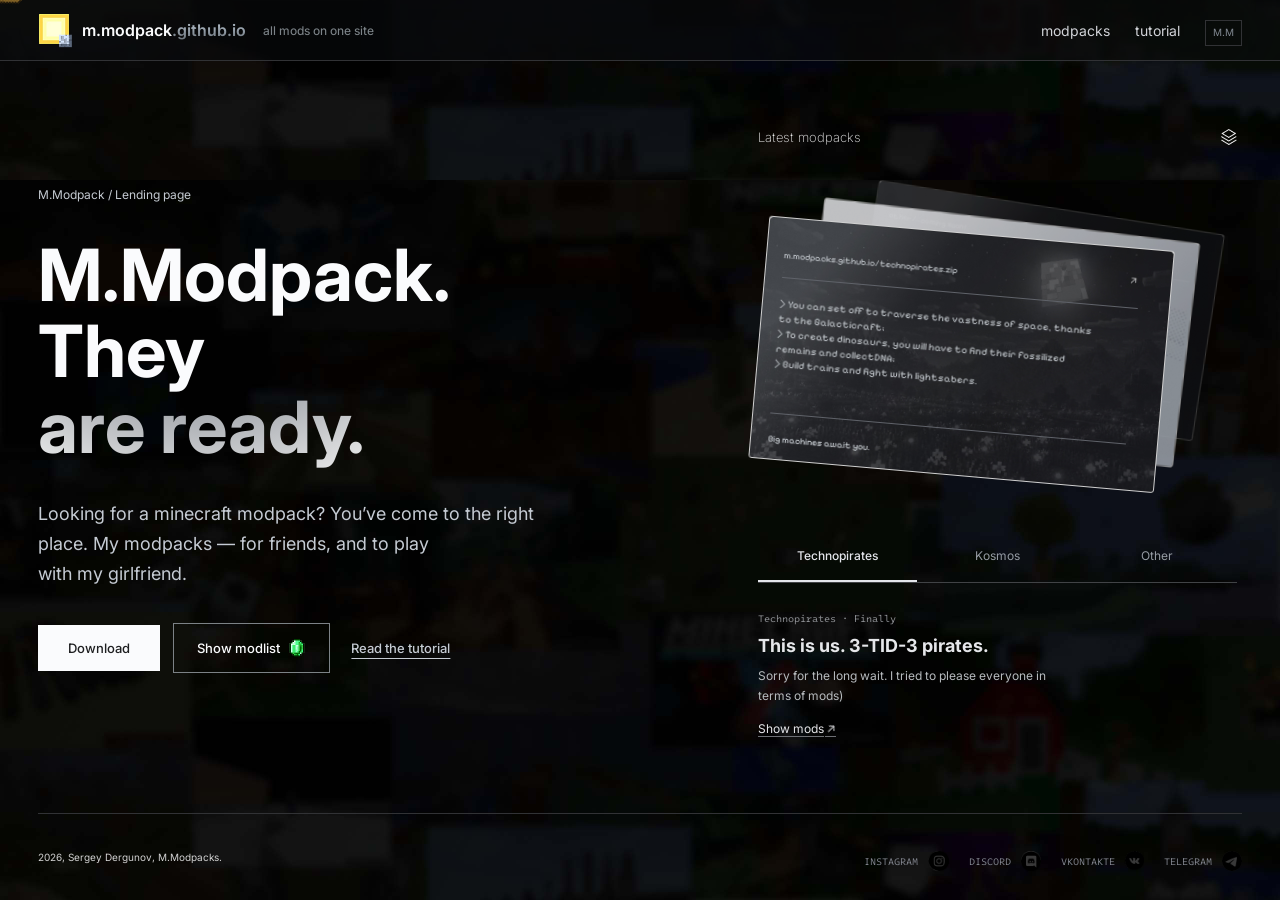
==== commit fe638fe5: "add big mod_cards with js" ====
--- a/index.html
+++ b/index.html
@@ -4,6 +4,7 @@
 <head>
     <meta charset="UTF-8">
     <meta name="viewport" content="width=device-width, initial-scale=1.0">
+
     <title>M.Modpack — главная</title>
 
     <link rel="icon" href="./imgs/general/logo-img.png">
@@ -16,6 +17,8 @@
 <body>
     <nav class="page-nav">
         <div class="page-nav__container content-container">
+
+            <!-- Логотип и ссылка на главную -->
             <a class="logo-container" href="./index.html">
                 <img src="./imgs/general/logo-img.png" alt="m.modpack logo" />
                 <div>
@@ -23,12 +26,12 @@
                     --><span class="logo-text logo-text-dark">.github.io</span>
                 </div>
                 <div>
-                    <span class="logo-text logo-text-description">my packs on one site</span>
+                    <span class="logo-text logo-text-description">all mods on one site</span>
                 </div>
             </a>
 
+            <!-- Список ссылок справа -->
             <ul class="nav-link__container">
-                <li><a href="./download.html">download</a></li>
                 <li><a href="./modpacks.html">modpacks</a></li>
                 <li><a href="./tutorial.html">tutorial</a></li>
                 <li><span class="logo-end">M.M</span></li>
@@ -38,16 +41,25 @@
 
     <main class="main-content mmodpacks-content">
         <div class="mmodpacks-content__container content-container">
-            <header class="mmodpacks-header">
-                <span class="mmodpacks-header__title">M.Modpack / Lending page</span>
-                <h1>M.Modpack.<br>They<br><span class="mmodpacks-header__mark">are ready.</span></h1>
-                <span class="mmodpacks-header__description">
+            <!-- Шапка -->
+            <header class="header">
+
+                <!-- Верхняя подпись -->
+                <span class="header__title">M.Modpack / Lending page</span>
+
+                <!-- Главный заголовок -->
+                <h1>M.Modpack.<br>They<br><span class="header__mark">are ready.</span></h1>
+
+                <!-- Описание -->
+                <span class="header__description">
                     Looking for a minecraft modpack? You’ve come to the right<br>
                     place. My modpacks — for friends, and to play<br>
                     with my girlfriend.
                 </span>
+
+                <!-- Кнопки -->
                 <div class="mmodpacks-button__container">
-                    <a class="mmodpacks__download-link" href="./download.html">
+                    <a class="mmodpacks__download-link" href="./imgs/mmodpacks/modlist__icon.png" download="modlist__icon.png">
                         Download
                     </a>
 
@@ -66,7 +78,7 @@
                     <img src="./imgs/mmodpacks/our-modpacks__icon.png" alt="our modpacks icon" />
                 </div>
 
-                <!-- Карты -->
+                <!-- Карточки -->
                 <ul class="mmodpacks-cards">
                     <li class="mmodpacks-card mmodpacks-card__technopirates">
                         <div>
@@ -126,12 +138,15 @@
                     </li>
                 </ul>
                 
+                <!-- Табы (вкладки) -->
                 <div class="mmodpacks__tab-container">
                     <ul class="mmodpacks__tab-list">
                         <li class="mmodpacks-tab"><a>Technopirates</a></li>
                         <li class="mmodpacks-tab"><a>Kosmos</a></li>
                         <li class="mmodpacks-tab"><a>Other</a></li>
                     </ul>
+
+                    <!-- Панели (Текст вкладки) -->
                     <div class="mmodpacks-panels">
                         <div class="mmodpacks-panel">
                             <span class="mmodpacks__panel-title">Technopirates · Finally</span>
@@ -165,10 +180,12 @@
         </div>
     </main>
 
-    
+    <!-- Подвал -->
     <footer class="footer">
         <div class="footer-container content-container">
             <span>2026, Sergey Dergunov, M.Modpacks.</span>
+
+            <!-- Ссылки на соц. сети -->
             <ul class="footer__social-media">
                 <li>
                     <a href="https://www.instagram.com/___kaif.999?srtk=MW41cGZpYmdsbzZubA==">
@@ -198,10 +215,12 @@
         </div>
     </footer>
     
+    <!-- Меч следующий за курсором -->
     <div class="sword-follower"></div>
 
-    <script src="./script.js"></script>
-    <script src="./mmodpacks.js"></script>
+    <!-- Скрипты -->
+    <script src="./scripts/script.js"></script>
+    <script src="./scripts/mmodpacks.js"></script>
 </body>
 
 
--- a/styles/general.css
+++ b/styles/general.css
@@ -1,13 +1,32 @@
 /* ---- Шрифты ---------- */
 @import url('https://fonts.googleapis.com/css2?family=Intel+One+Mono:ital,wght@0,300..700;1,300..700&family=Inter:ital,opsz,wght@0,14..32,100..900;1,14..32,100..900&family=Pixelify+Sans:wght@400..700&display=swap');
 
-/* Выделение текста */
+/* ---- Анимация прогрузки страниц ---- */
+
+@keyframes fadeIn {
+    from {
+        opacity: 0;
+        transform: translateY(10px);
+    }
+
+    to {
+        opacity: 1;
+        transform: translateY(0);
+    }
+}
+
+main, header {
+    opacity: 0;
+    animation: fadeIn 0.2s ease-out forwards;
+}
+
+/* ---- Выделение текста ----*/
 ::selection {
     background-color: #c1c5cc;
     color: #1E1F21;
 }
 
-/* Скролбар */
+/* ---- Скролбар ---- */
 ::-webkit-scrollbar {
     background-color: rgba(11, 12, 15, 1);
     border-left: 1px solid #313235;
@@ -41,6 +60,7 @@
 .page-nav {
     position: sticky;
     top: 0;
+    z-index: 1;
 
     display: flex;
     justify-content: center;
@@ -99,6 +119,12 @@
     transition-duration: 0.1s;
 }
 
+@media (max-width: 1100px) {
+    .logo-text-description {
+        display: none;
+    }
+}
+
 /* ---- Ссылки на страницы ---- */
 .nav-link__container {
 
@@ -155,6 +181,38 @@
     font-size: 10px;
 
     user-select: none;
+}
+
+/* ---------------------- */
+/* -------- Шапка ------- */
+/* ---------------------- */
+
+.header {
+    display: flex;
+    flex-direction: column;
+    gap: 35px;
+    /* gap: 2.5vh; */
+}
+
+.header__title {
+    color: #c4cad1;
+    font-size: 12px;
+    font-family: 'Inter', sans-serif;
+    font-weight: medium;
+}
+
+.header__mark {
+    background-image: radial-gradient(circle at center -250%, rgba(117, 123, 132, 1) 50%, rgba(237, 237, 237, 1) 100%);
+    background-clip: text;
+    color: transparent;
+}
+
+.header__description {
+    color: #c5cbd3;
+    font-size: 18px;
+    font-family: 'Inter', sans-serif;
+    font-weight: 400;
+    line-height: 165%;
 }
 
 /* ---------------------- */
@@ -243,6 +301,58 @@
     filter: inherit;
 }
 
+
+
+/* Ссылка со статичной стрелочкой */
+
+.arrow-link {
+    color: #d3d7e2;
+    /* font-size: 13px; */
+    font-family: 'Inter', sans-serif;
+    font-weight: 400;
+}
+
+.link-underline div {
+    display: inline-block;
+    padding-bottom: 0px;
+    border-bottom: 1px solid #6d6f74;
+    transition-duration: 0.1s;
+}
+
+.link-underline:hover div {
+    border-bottom: 1px solid #e5e6e9;
+    transition-duration: 0.1s;
+}
+
+.link-icon {
+    margin-left: 0.3%;
+}
+
+.link-icon span {
+    display: inline-block;
+    transform: rotate(-45deg);
+}
+
+/* Ссылка с динамичной стрелочкой */
+
+.base-link__text {
+    text-decoration: underline;
+    text-underline-offset: 3px;
+    text-decoration-color: inherit;
+}
+
+.base-link__arrow, .base-link:hover {
+    transition: 0.2s
+}
+
+.base-link__arrow {
+    transform: translate(-1px, 1px);
+}
+
+.base-link:hover .base-link__arrow {
+    transform: translate(0px, 0px);
+}
+
 /* ---------------------- */
 /* ------- Подвал ------- */
 /* ---------------------- */
@@ -252,12 +362,6 @@
     justify-content: center;
     margin-top: 7vh;
     padding: 0 3%;
-}
-
-@media (max-width: 1921px) {
-    .footer {
-        margin-top: 8.5vh;
-    }
 }
 
 .footer-container {
@@ -300,6 +404,17 @@
     color: #a3a6ac;
 }
 
+@media (max-width: 1921px) {
+    .footer {
+        margin-top: 8.5vh;
+    }
+} @media (max-width: 500px) {
+    .footer-container {
+        padding: 20px 0;
+        flex-direction: column;
+        gap: 20px;
+    }
+}
 
 /* ---- Курсор ---- */
 .sword-follower {
@@ -317,21 +432,4 @@
     will-change: transform;
     /* для плавности */
     /* transition-duration: 0.15s; */
-}
-
-@keyframes fadeIn {
-    from {
-        opacity: 0;
-        transform: translateY(10px);
-    }
-
-    to {
-        opacity: 1;
-        transform: translateY(0);
-    }
-}
-
-main, header {
-    opacity: 0;
-    animation: fadeIn 0.2s ease-out forwards;
 }
--- a/styles/mmodpacks.css
+++ b/styles/mmodpacks.css
@@ -1,5 +1,5 @@
 /* ---------------------- */
-/* - M.modpacks content - */
+/* ----- Контейнеры ----- */
 /* ---------------------- */
 
 .mmodpacks-content {
@@ -20,36 +20,10 @@
     gap: 6%;
 }
 
-/* Header */
-.mmodpacks-header {
-    display: flex;
-    flex-direction: column;
-    gap: 35px;
-    /* gap: 2.5vh; */
-}
-
-.mmodpacks-header__title {
-    color: #c4cad1;
-    font-size: 12px;
-    font-family: 'Inter', sans-serif;
-    font-weight: medium;
-}
-
-.mmodpacks-header__mark {
-    background-image: radial-gradient(circle at center -250%, rgba(117, 123, 132, 1) 50%, rgba(237, 237, 237, 1) 100%);
-    background-clip: text;
-    color: transparent;
-}
-
-.mmodpacks-header__description {
-    color: #c5cbd3;
-    font-size: 18px;
-    font-family: 'Inter', sans-serif;
-    font-weight: 400;
-    line-height: 165%;
-}
-
-/* Buttons */
+/* ---------------------- */
+/* ------- Кнопки ------- */
+/* ---------------------- */
+
 .mmodpacks-button__container {
     display: flex;
     align-items: center;
@@ -132,7 +106,9 @@
     font-weight: 200;
 }
 
-/* Список карт */
+/* ---------------------- */
+/* -------- Карты ------- */
+/* ---------------------- */
 
 .mmodpacks-cards {
     position: relative;
@@ -217,13 +193,8 @@
 
 /* Технопираты */
 .mmodpacks-card__technopirates {
-    /* left: calc(0px + 0.3vw); */
-    /* top: 30px; */
-
     color: #C4C9CE;
     font-family: "Pixelify Sans", sans-serif;
-
-    /* transform: rotate(5deg); */
     border: 1px solid #D0D0D0;
 
     background-image: url(../imgs/mmodpacks/technopirates-background.jpg);
@@ -231,15 +202,10 @@
 
 /* Космос вместо майнкрафт */
 .mmodpacks-card__kosmosvmesto {
-    /* left: calc(25px + 0.3vw); */
-    
-    /* top: 15px; */
     padding-top: 19px;
 
     color: #434950;
     font-family: 'Inter', sans-serif;
-
-    /* transform: rotate(6deg) translateX(calc(25px + 0.3vw)); */
     border: 1px solid #D0D0D0;
 
     background-image: url(../imgs/mmodpacks/kosmosvmesto-background.jpg);
@@ -282,26 +248,22 @@
     margin-top: 11px; margin-bottom: 15px;
 }
 
-/* Карточка "Other" */
+/* Карточка "Coming soon" */
 .mmodpacks-card__other {
-    /* left: calc(50px + 0.3vw); */
-    /* top: 0px; */
-
     color: #C4C9CE;
     font-family: "Pixelify Sans", sans-serif;
-
-    /* transform: rotate(7deg); */
     border: 1px solid #6D6D6D;
 
     background-image: url(../imgs/mmodpacks/other-background.jpg);
 }
 
-/* Табы */
+/* ---------------------- */
+/* -------- Табы -------- */
+/* ---------------------- */
 
 .mmodpacks__tab-container {
     height: 201px;
     margin-top: 2vh;
-    /* margin-top: 55px; */
 }
 
 .mmodpacks__tab-list {
@@ -344,8 +306,9 @@
     border-bottom: 2px solid #e4e6eb;
     font-weight: 500;
 }
-
-/* Панели */
+/* ---------------------- */
+/* ------- Панели ------- */
+/* ---------------------- */
 
 .mmodpacks-panels {
     display: grid;
@@ -400,28 +363,7 @@
     font-weight: 400;
 }
 
-.link-underline div {
-    display: inline-block;
-    padding-bottom: 2px;
-    border-bottom: 1px solid #6d6f74;
-    transition-duration: 0.1s;
-}
-
-.link-underline:hover div {
-    border-bottom: 1px solid #e5e6e9;
-    transition-duration: 0.1s;
-}
-
-.link-icon {
-    margin-left: 13px;
-}
-
-.link-icon span {
-    display: inline-block;
-    transform: rotate(-45deg);
-}
-
-/* Подвал дальше */
+/* Подвал на этой странице */
 
 .footer {
     display: flex;
